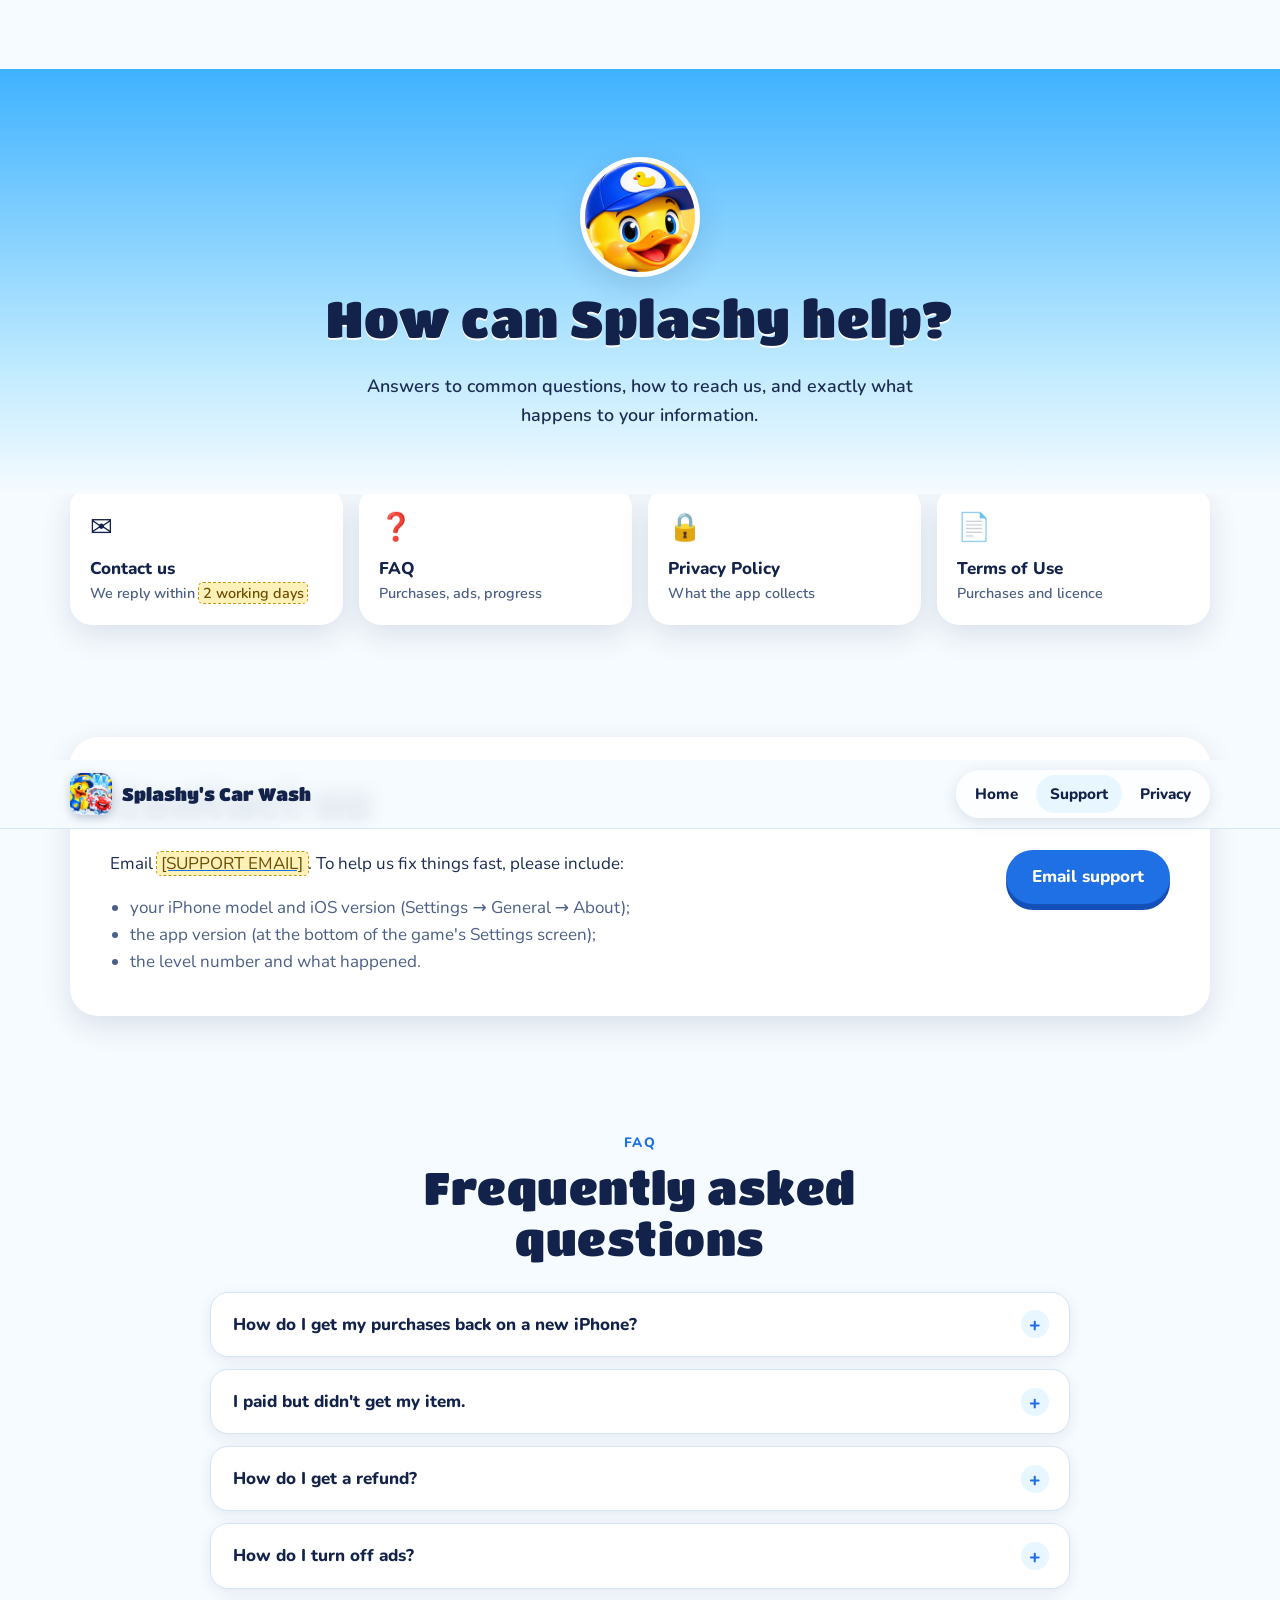
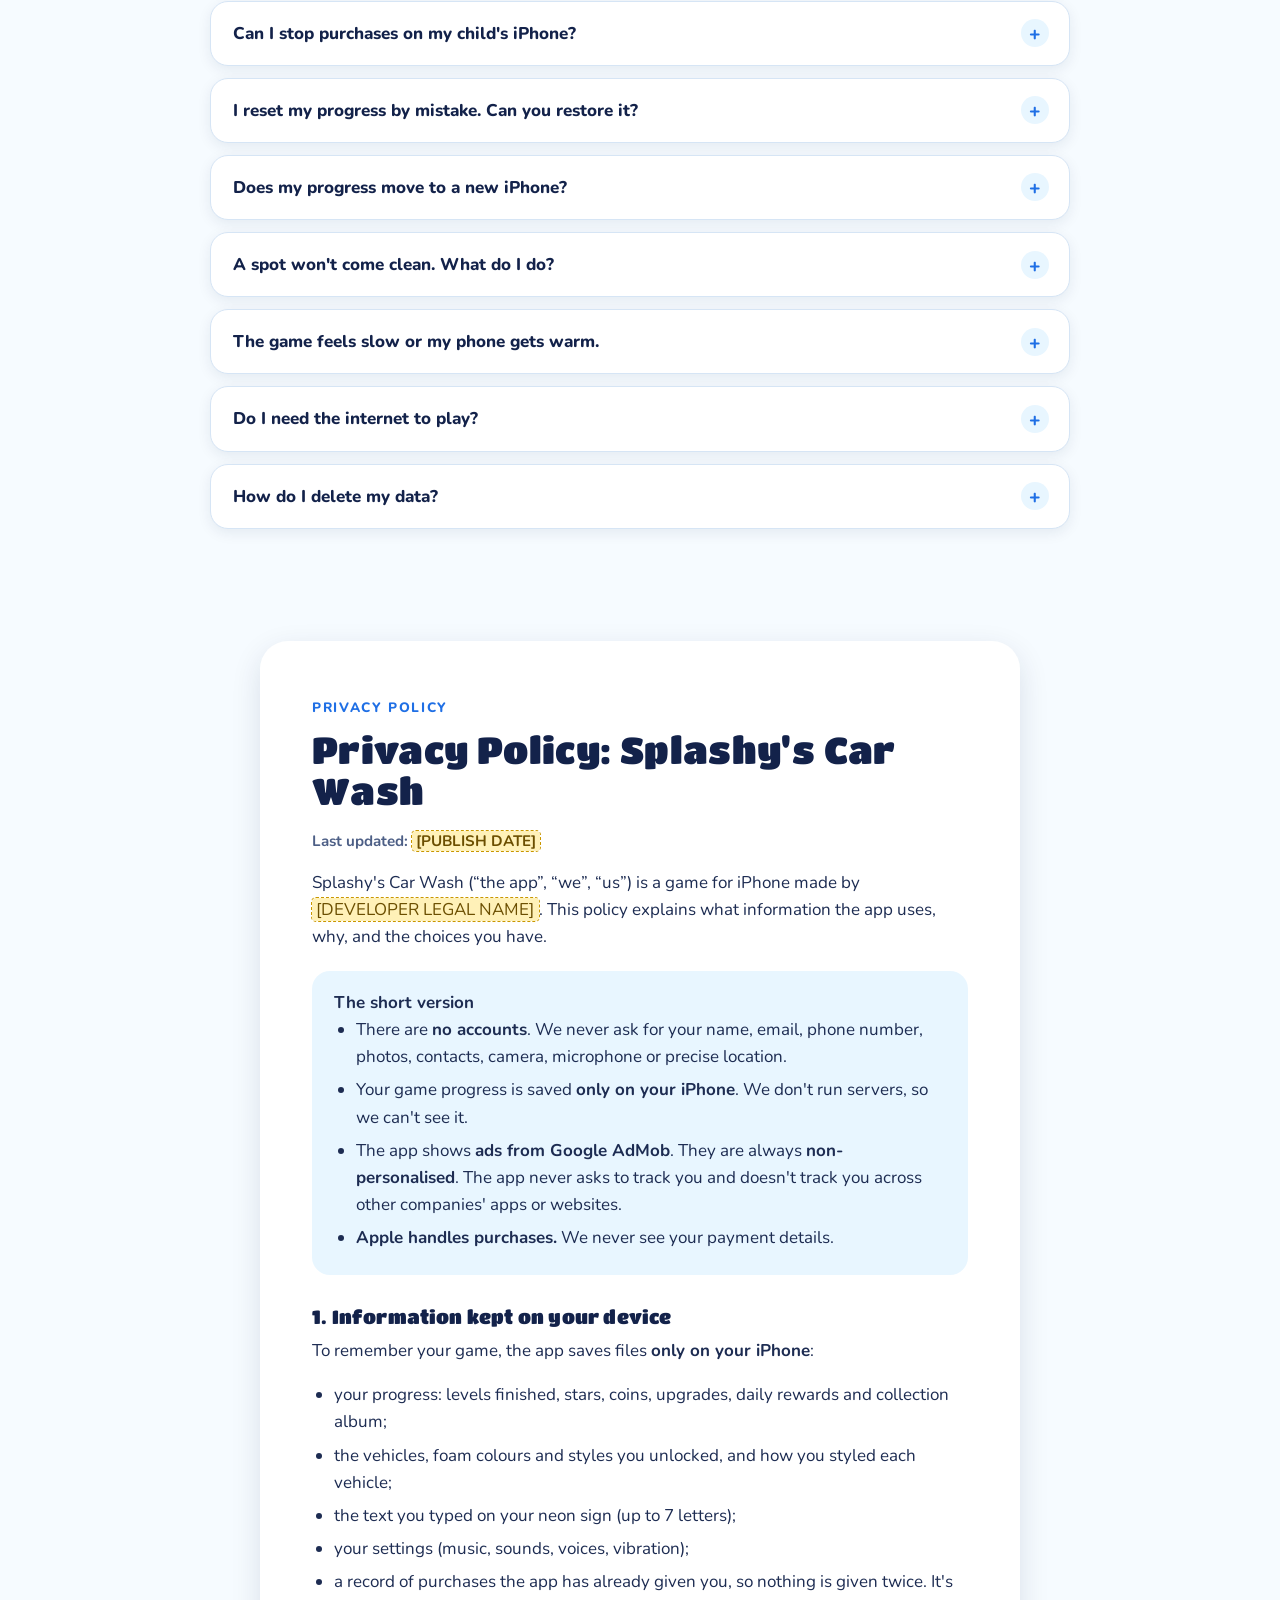
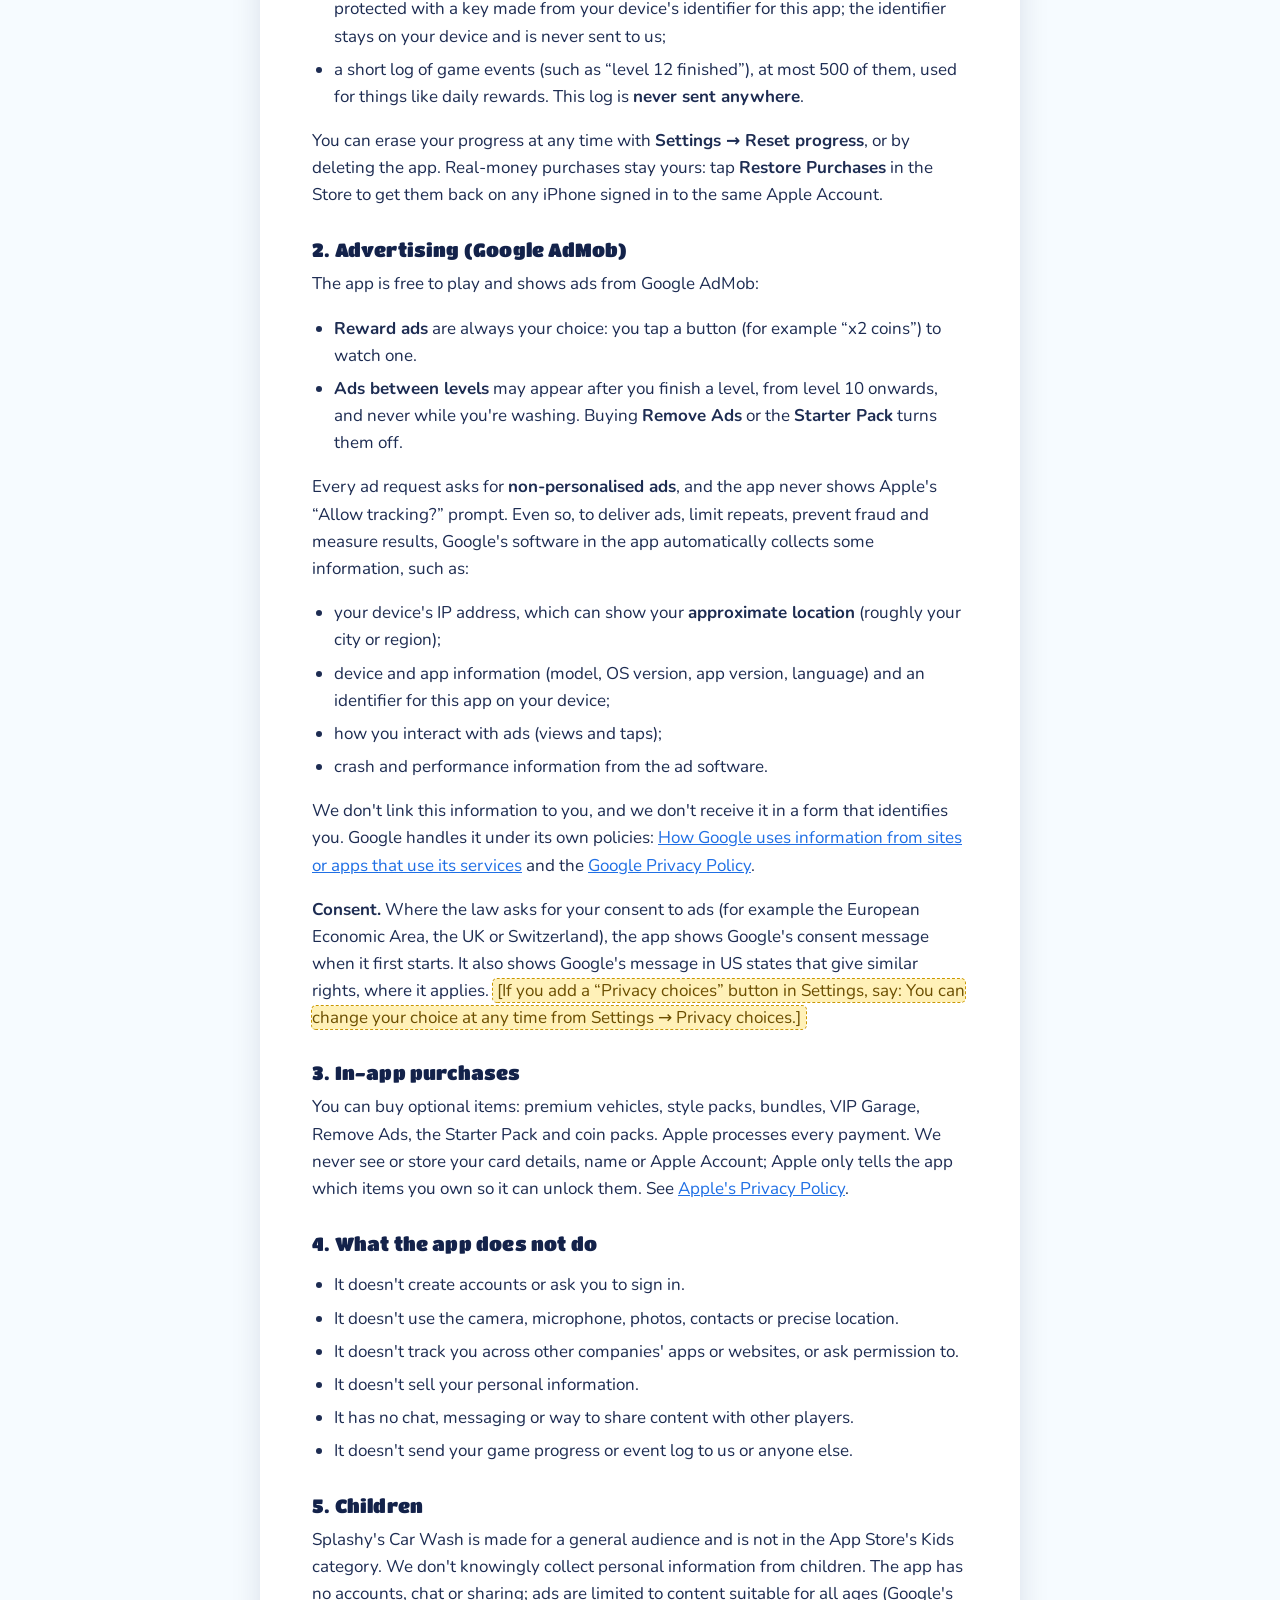
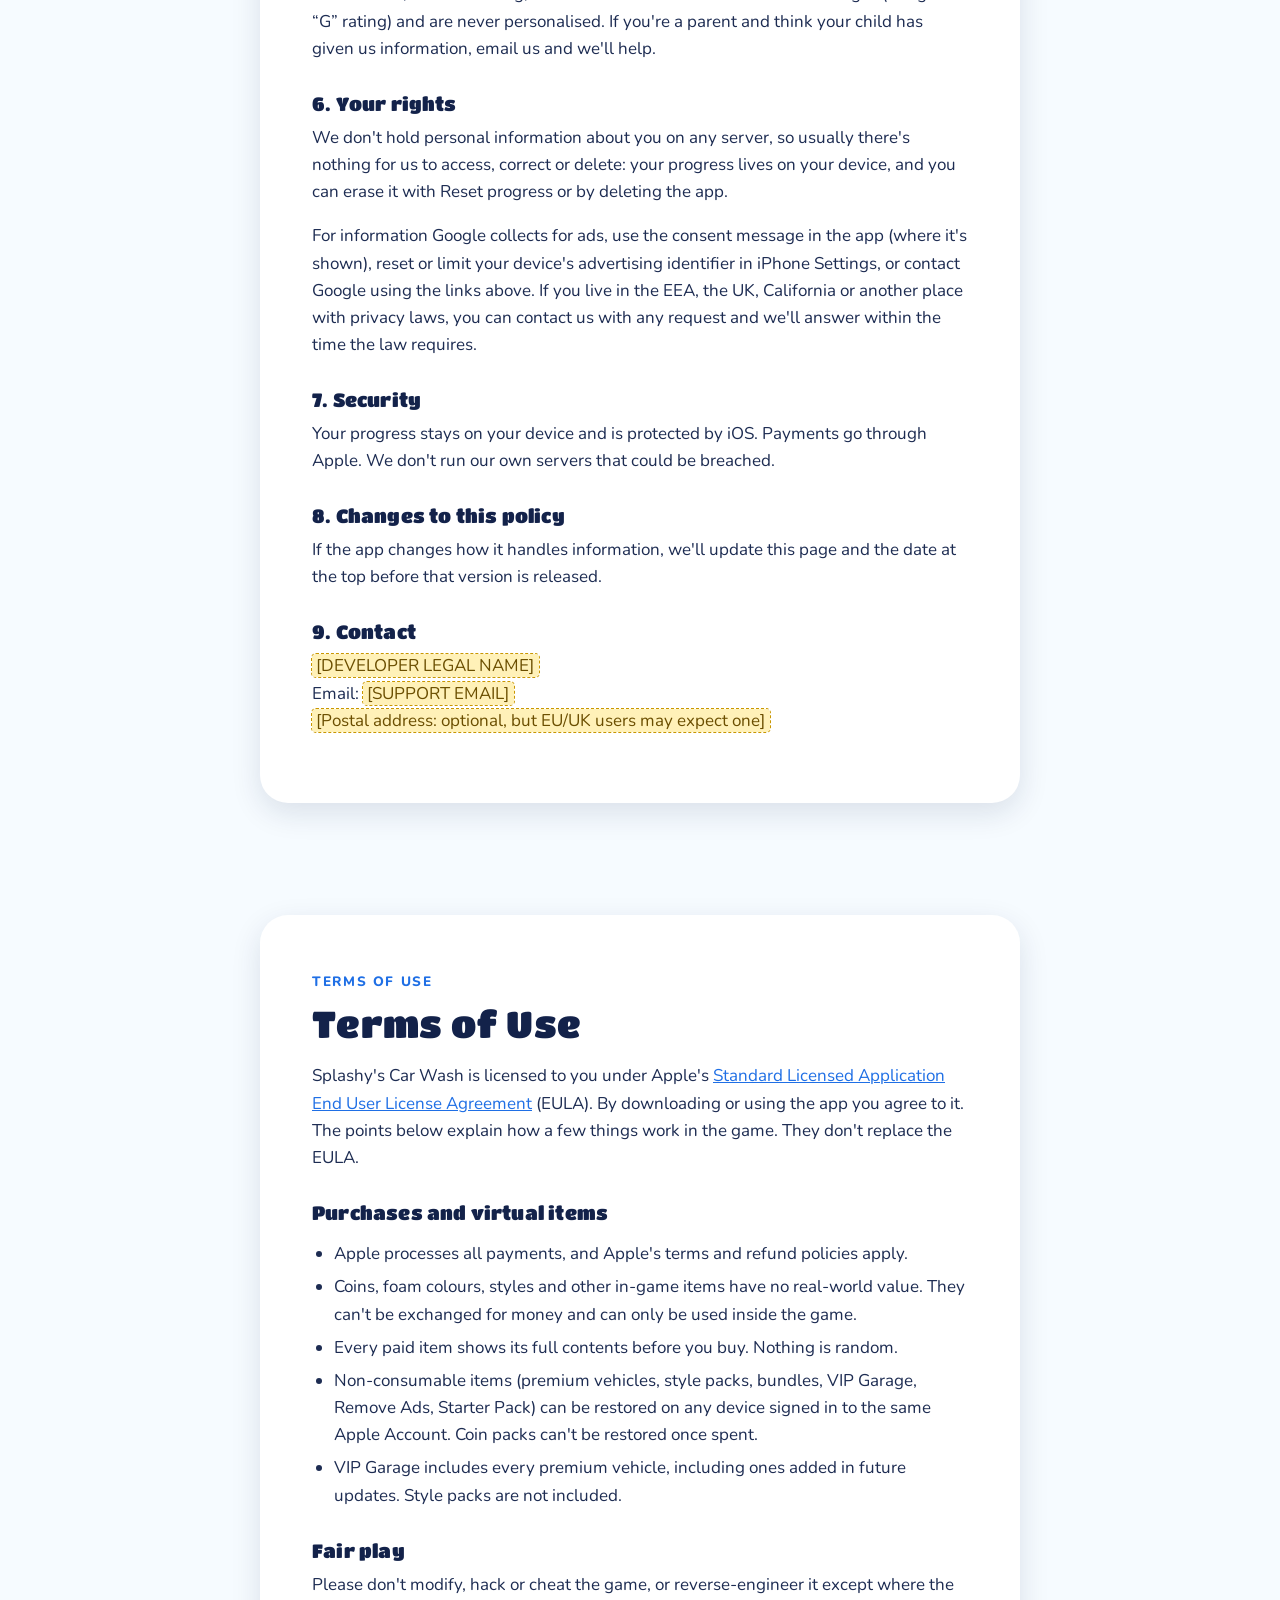
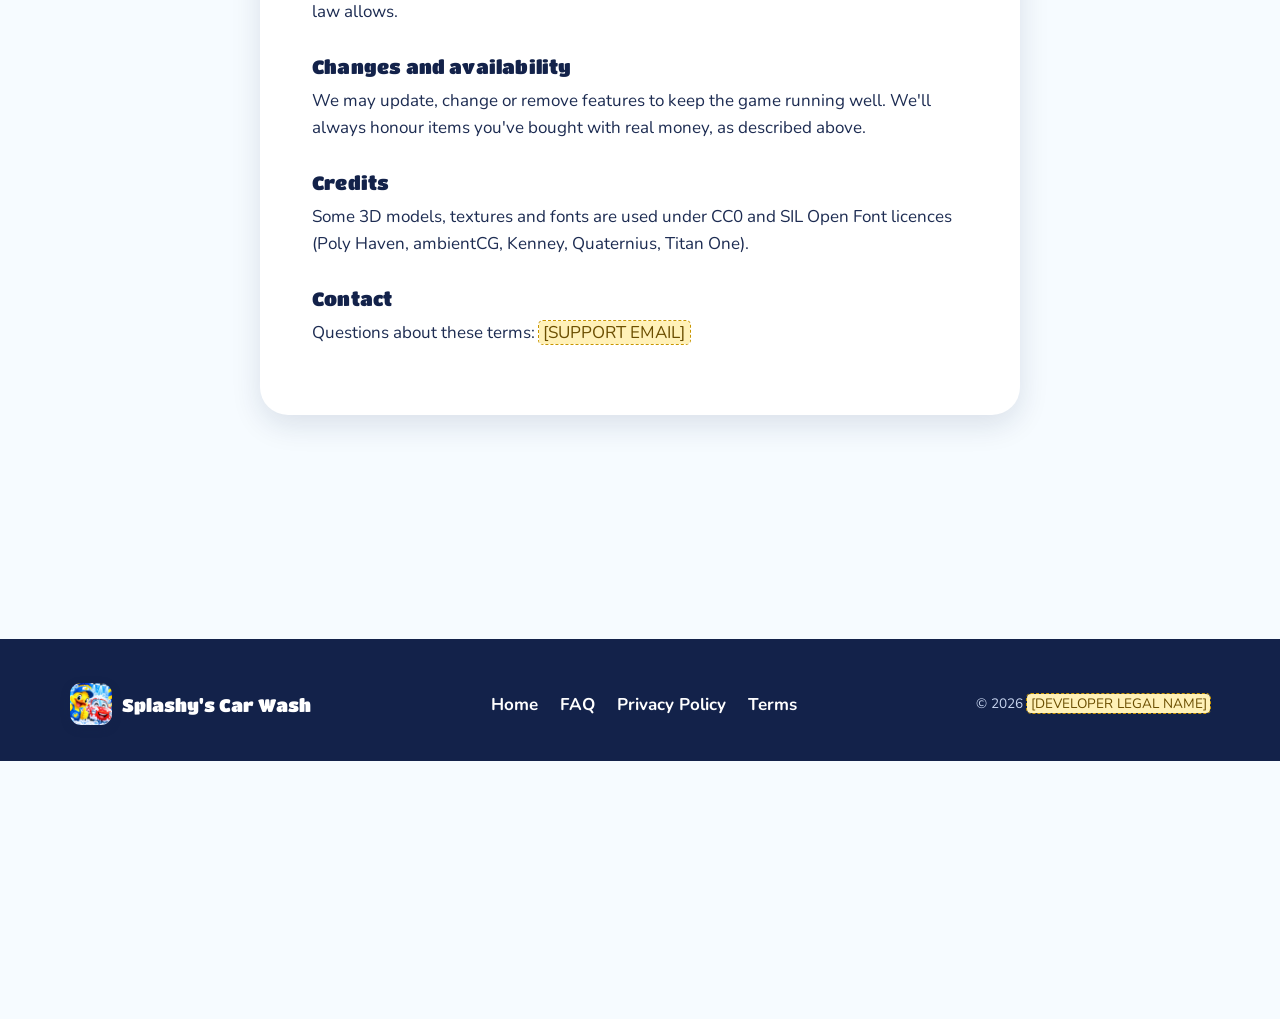
==== privacy/index.html @ 8ca3194f "Splashy's Car Wash site: landing, support, privacy, terms" ====
<!doctype html>
<html lang="en"><head><meta charset="utf-8"><title>Splashy's Car Wash: privacy</title>
<meta http-equiv="refresh" content="0; url=../support.html#privacy">
<link rel="canonical" href="../support.html#privacy"></head>
<body><p><a href="../support.html#privacy">Open the privacy page</a></p></body></html>
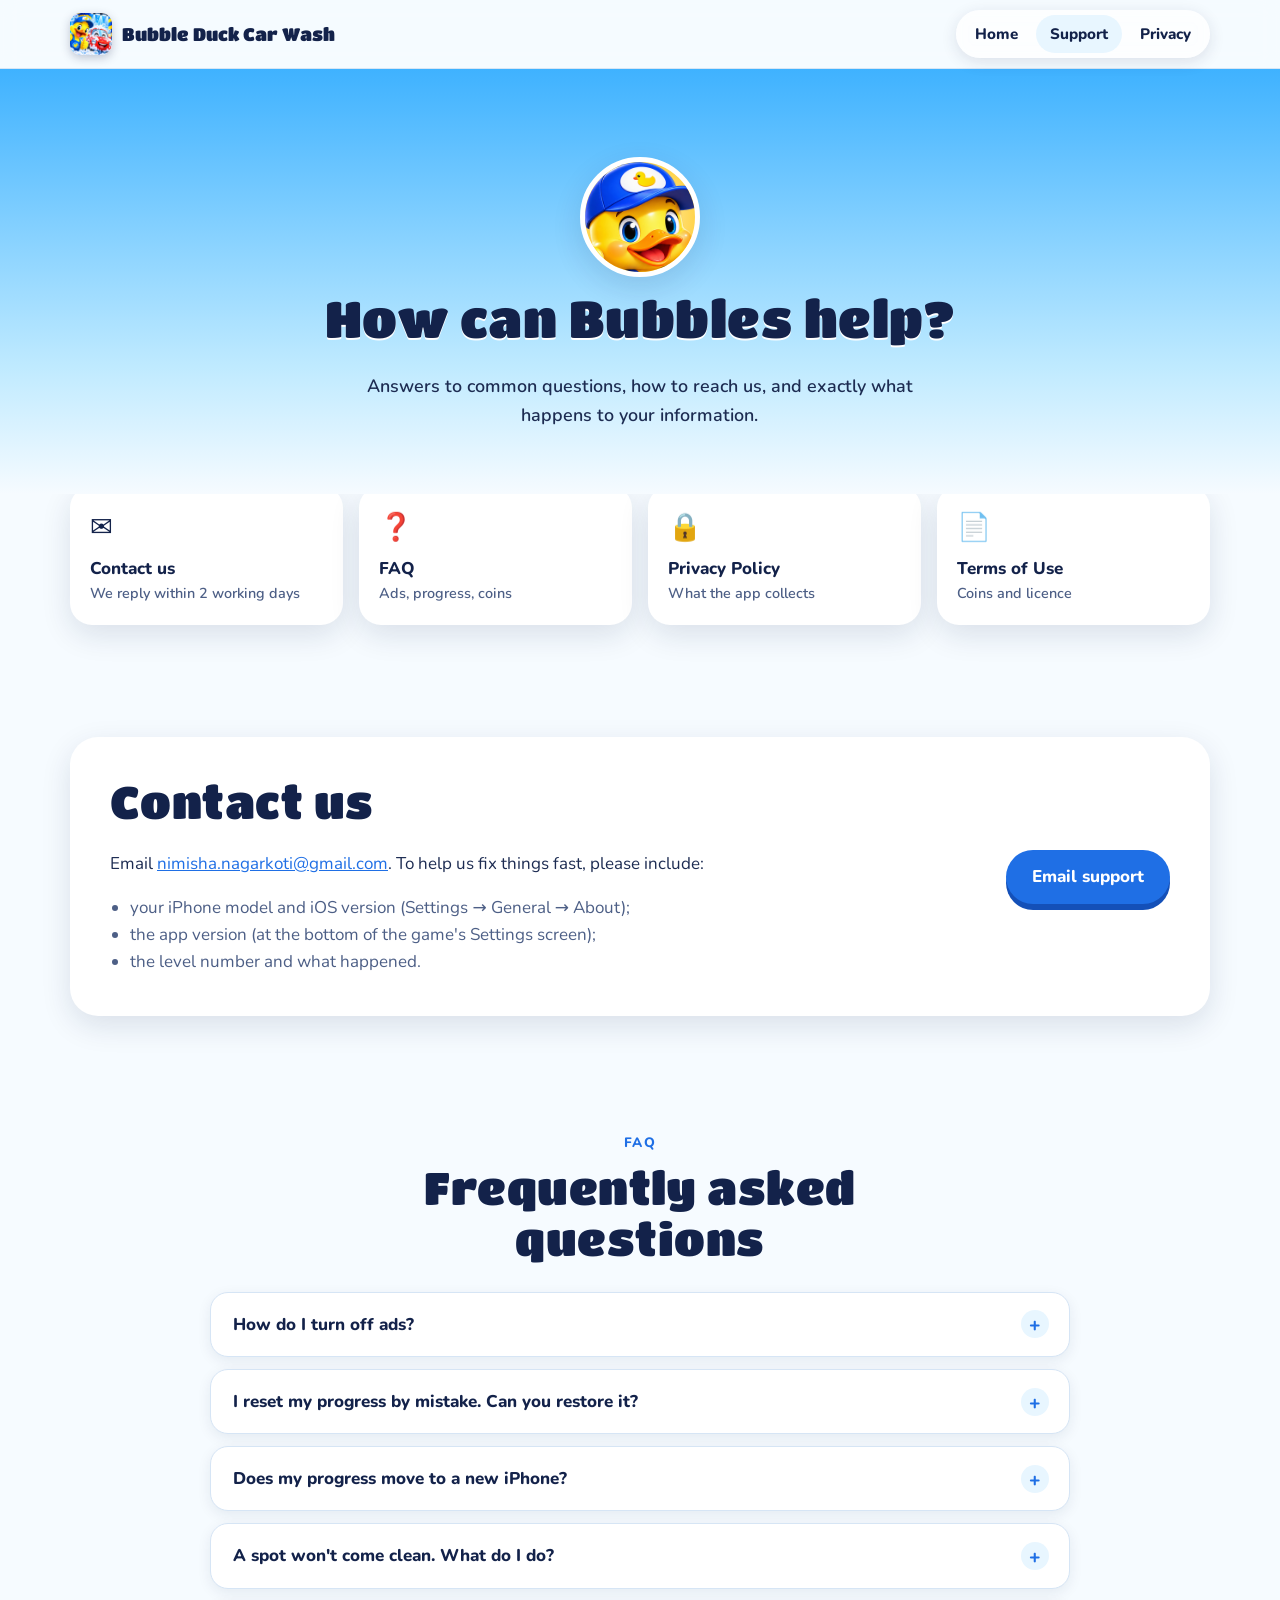
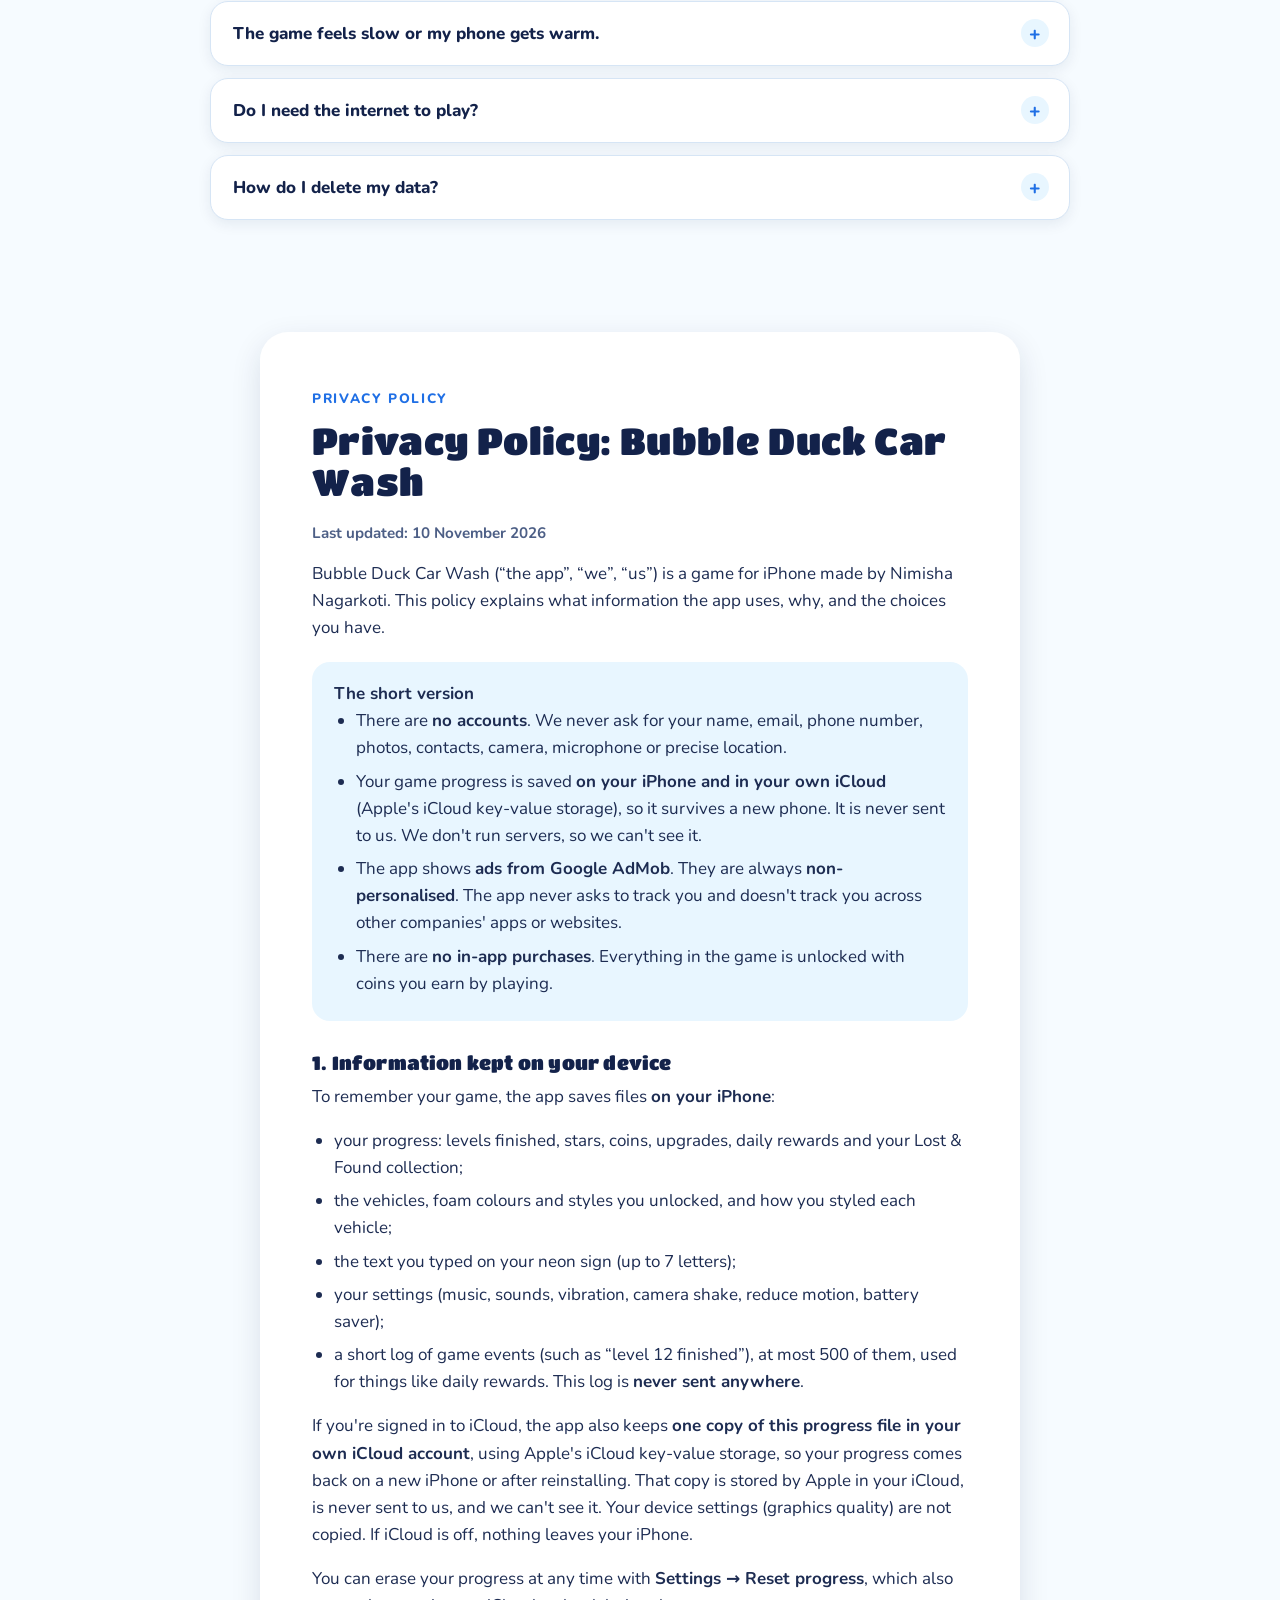
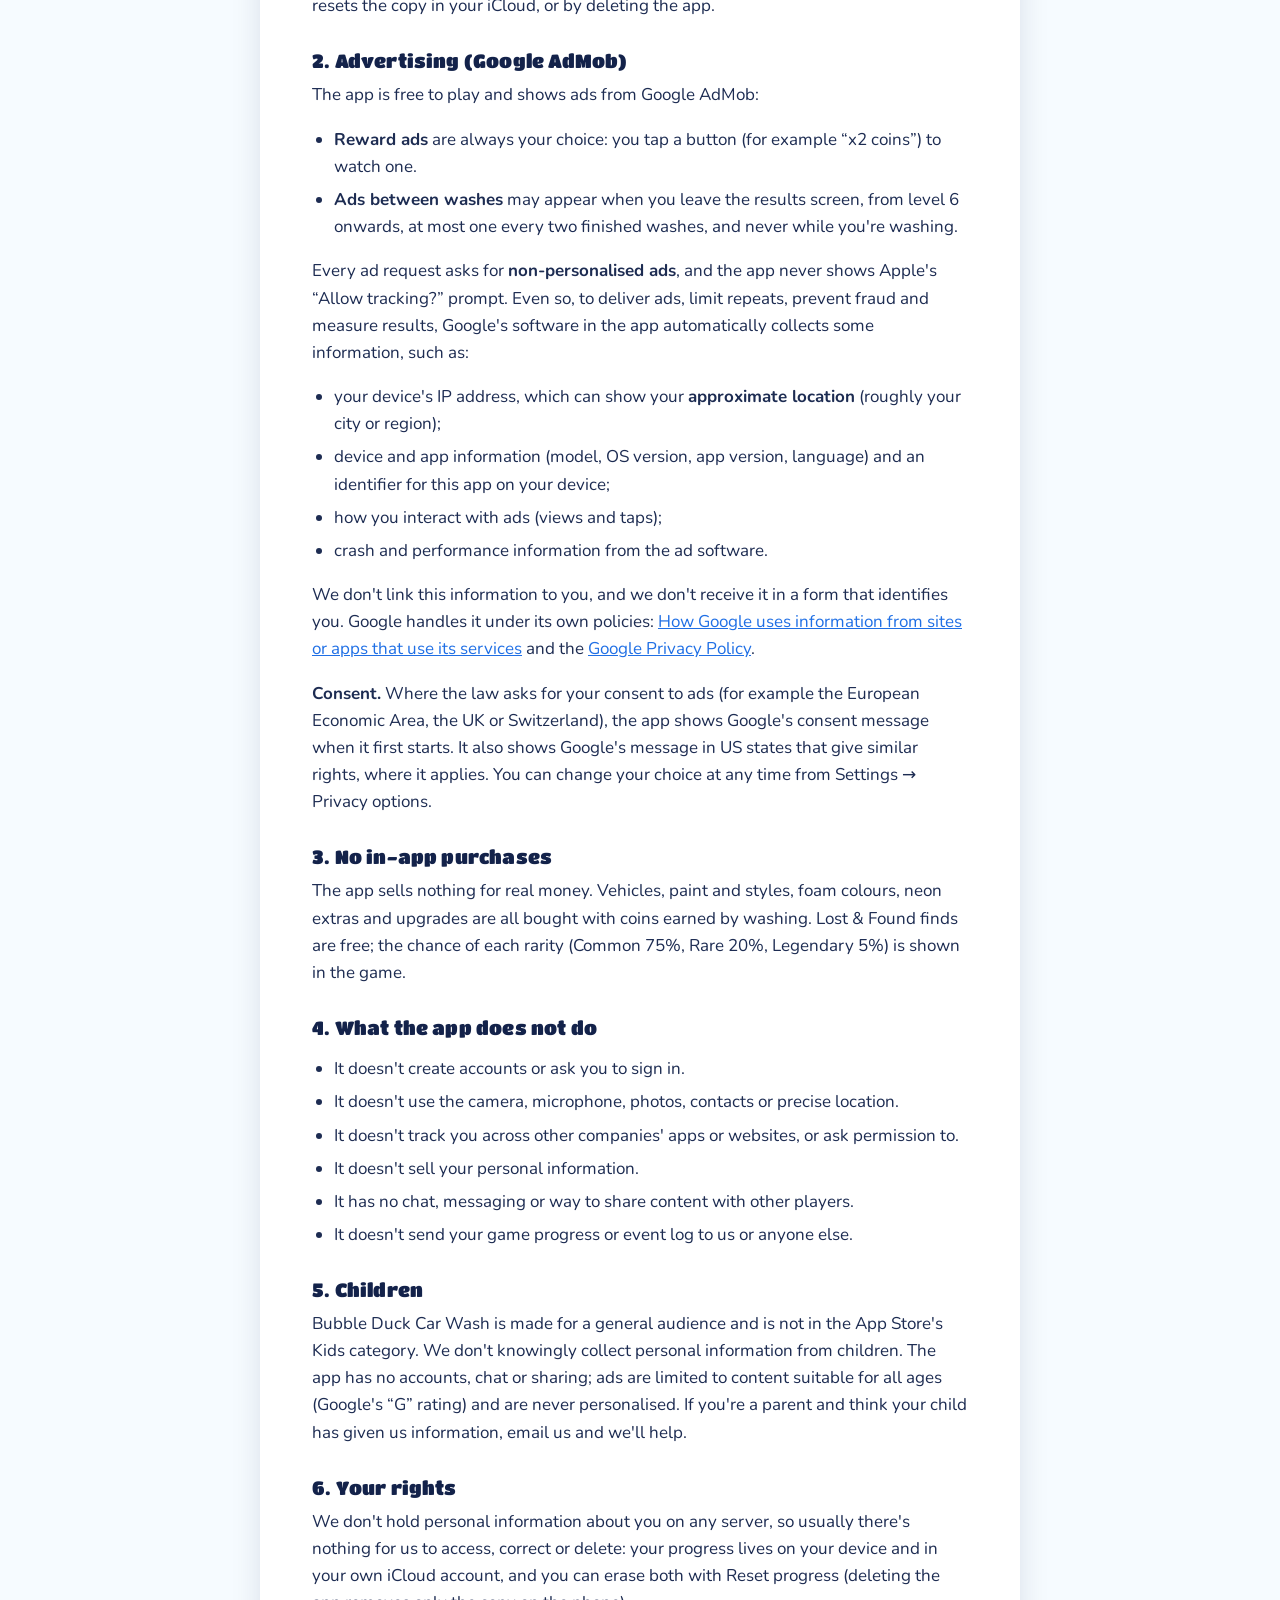
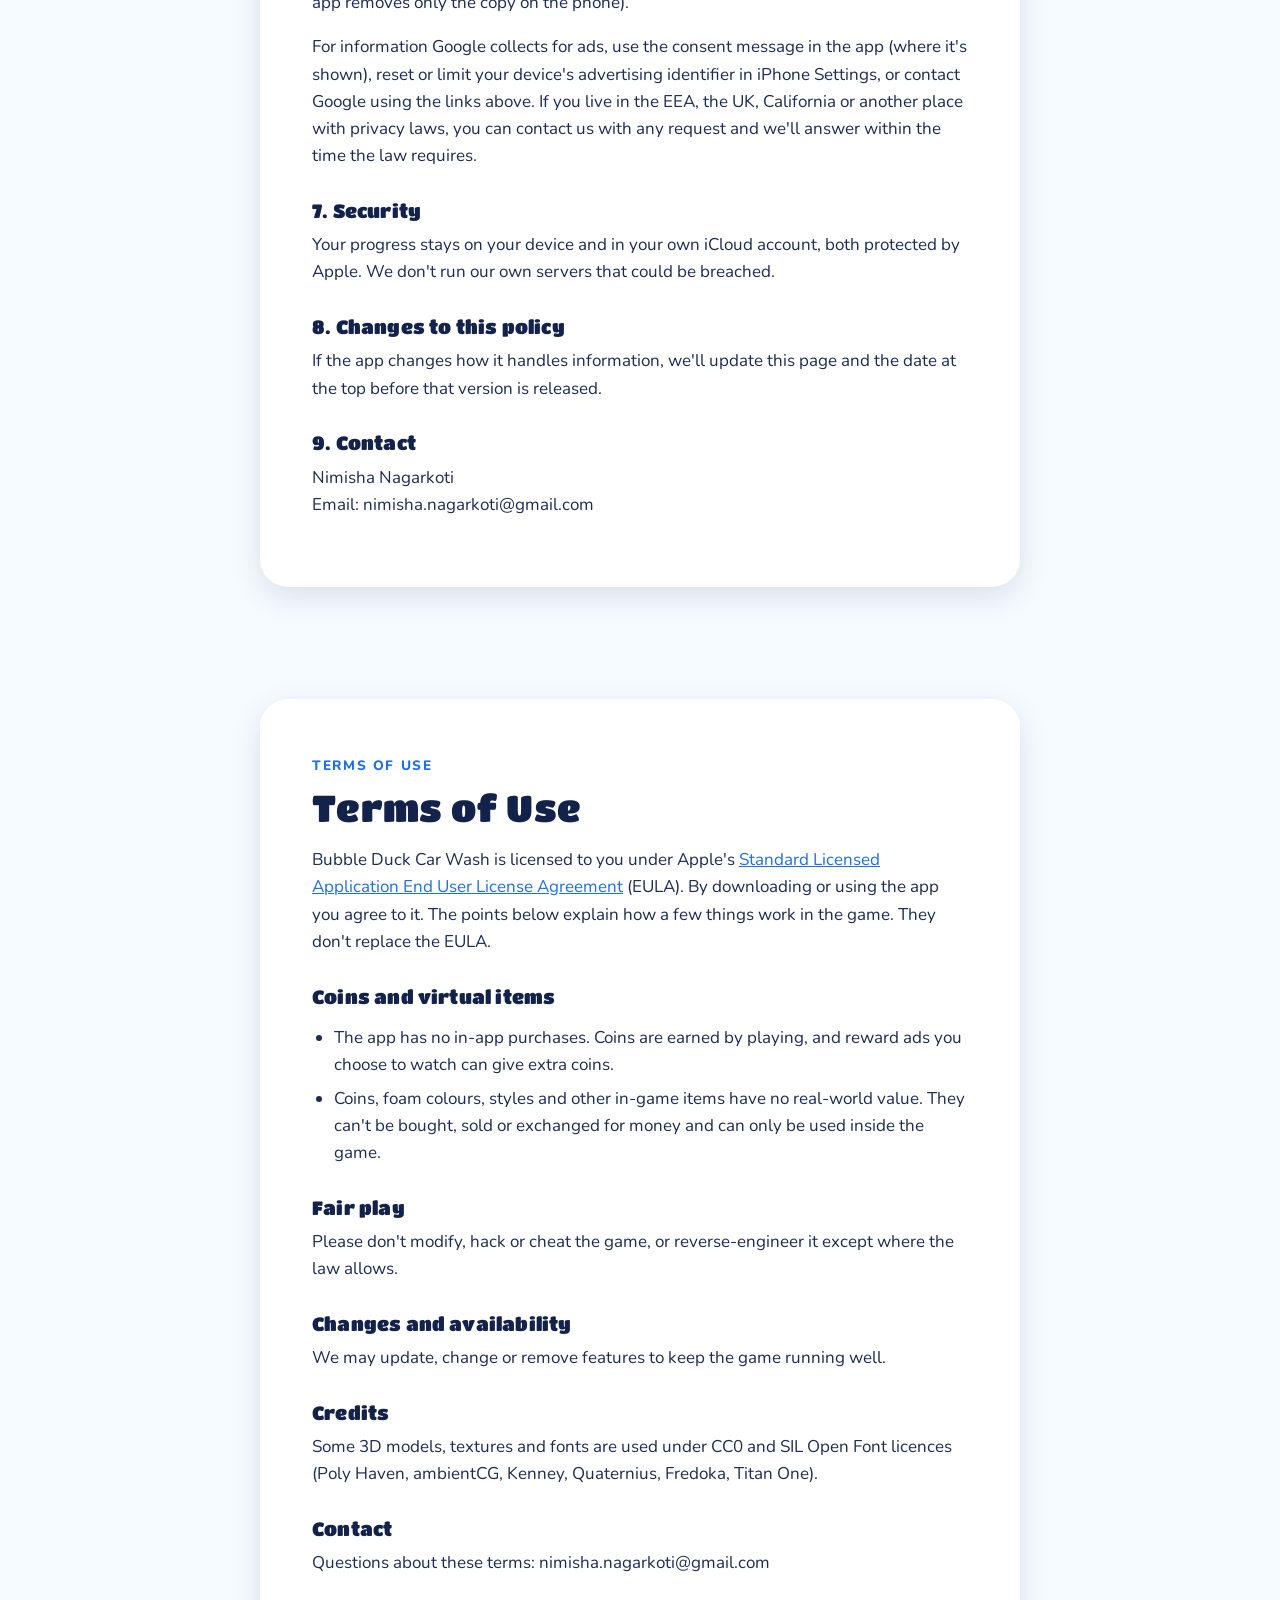
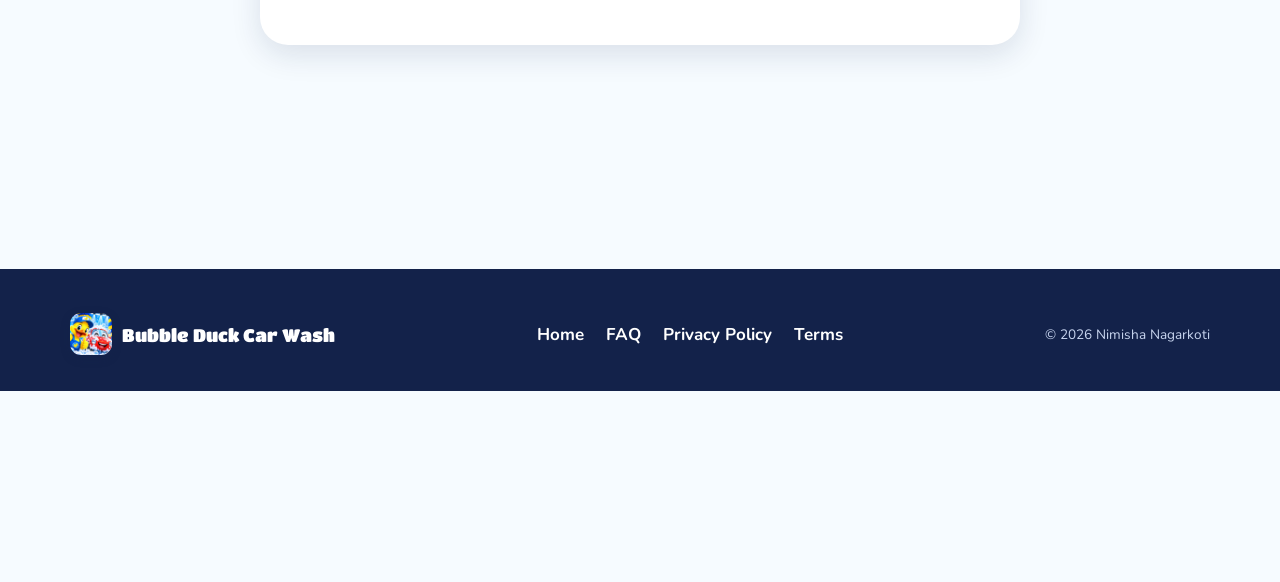
==== commit 6a4f2a48: "Rename to Bubble Duck Car Wash" ====
--- a/privacy/index.html
+++ b/privacy/index.html
@@ -1,5 +1,5 @@
 <!doctype html>
-<html lang="en"><head><meta charset="utf-8"><title>Splashy's Car Wash: privacy</title>
+<html lang="en"><head><meta charset="utf-8"><title>Bubble Duck Car Wash: privacy</title>
 <meta http-equiv="refresh" content="0; url=../support.html#privacy">
 <link rel="canonical" href="../support.html#privacy"></head>
 <body><p><a href="../support.html#privacy">Open the privacy page</a></p></body></html>
